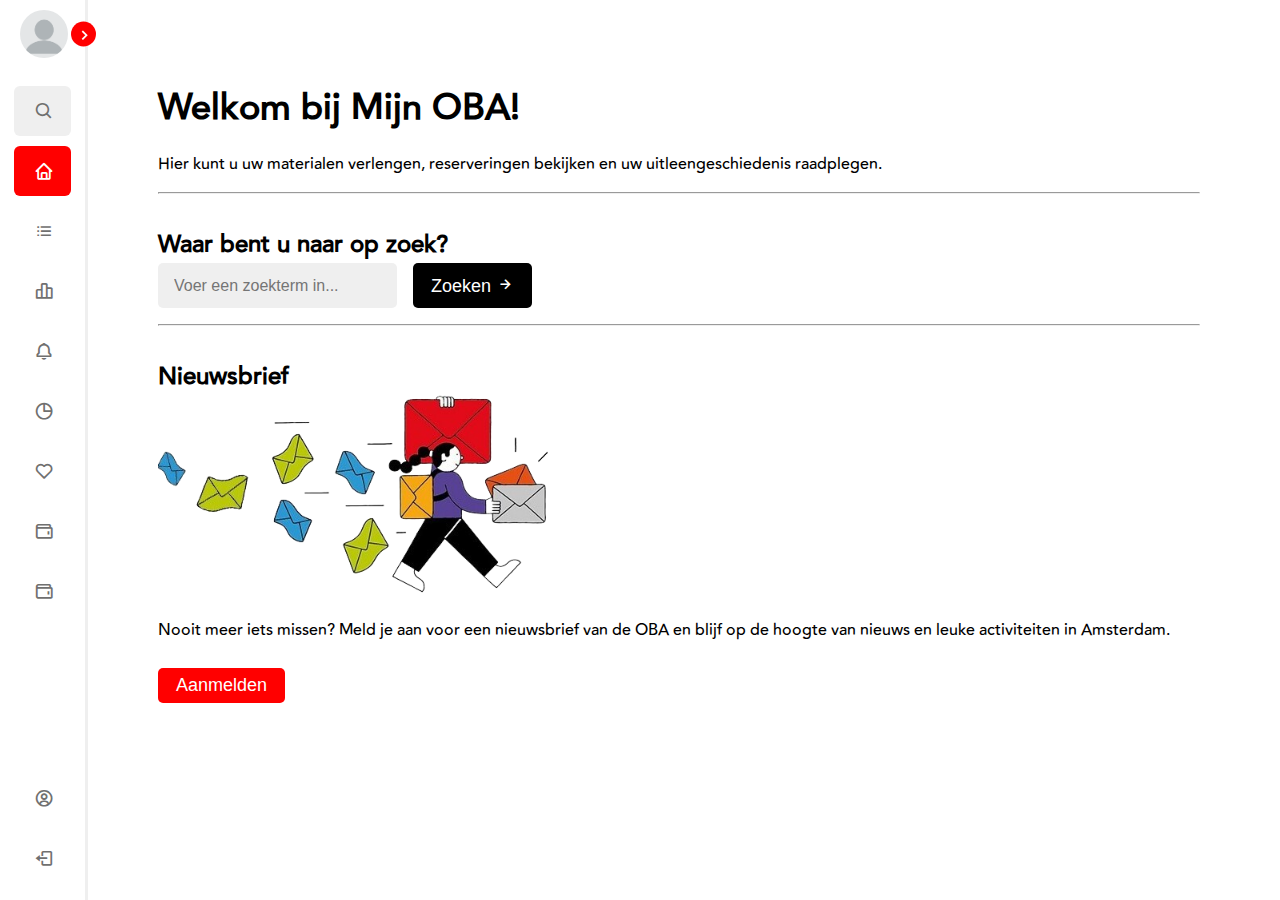
==== welkom/index.html @ d2de0938 "Opzet" ====
<!DOCTYPE html>
<html lang="nl">

<head>
    <meta charset="UTF-8">
    <meta http-equiv="X-UA-Compatible" content="IE=edge">
    <meta name="viewport" content="width=device-width, initial-scale=1.0">
    <link rel="stylesheet" href="https://cdnjs.cloudflare.com/ajax/libs/font-awesome/6.3.0/css/all.min.css">

    <!-- Link to CSS -->
    <link rel="stylesheet" href="../styles/style.css">

    <!-- Link to boxicons -->
    <link href='https://unpkg.com/boxicons@2.1.4/css/boxicons.min.css' rel='stylesheet'>

    <!-- Link to JavaScript script -->
    <script src="../scripts/script.js" defer></script>

    <title>Mijn OBA - Welkom</title>
</head>

<body>
    <nav class="sidebar close">
        <header>
            <div class="image-text">
                <span class="image">
                    <img src="../image/Unknown.jpg" alt="Gebruiker-foto">
                </span>

                <div class="text logo-text">
                    <span class="name">Mark Vos</span>
                    <span class="profession">5 jaar lid</span>
                </div>
            </div>

            <i class='bx bx-chevron-right toggle'></i>
        </header>

        <div class="menu-bar">
            <div class="menu">
                <ul>
                    <li class="search-box">
                        <i class='bx bx-search icon'></i>
                        <input type="text" placeholder="Zoek...">
                    </li>
                </ul>

                <ul class="menu-links">
                    <li class="nav-link">
                        <a class="active" href="../welkom/">
                            <i class='bx bx-home icon'></i>
                            <span class="text nav-text">Welkom</span>
                        </a>
                    </li>

                    <li class="nav-link">
                        <a href="../leeslijst/">
                            <i class='bx bx-list-ul icon'></i>
                            <span class="text nav-text">Leeslijst</span>
                        </a>
                    </li>

                    <li class="nav-link">
                        <a href="../uitleningen-en-verlengen/">
                            <i class='bx bx-bar-chart-alt-2 icon'></i>
                            <span class="text-long nav-text">Uitleningen en verlengen</span>
                        </a>
                    </li>

                    <li class="nav-link">
                        <a href="../uitleengeschiedenis/">
                            <i class='bx bx-bell icon'></i>
                            <span class="text nav-text">Uitleengeschiedenis</span>
                        </a>
                    </li>

                    <li class="nav-link">
                        <a href="../betaalgeschiedenis/">
                            <i class='bx bx-pie-chart-alt icon'></i>
                            <span class="text nav-text">Betaalgeschiedenis</span>
                        </a>
                    </li>

                    <li class="nav-link">
                        <a href="../reserveringen/">
                            <i class='bx bx-heart icon'></i>
                            <span class="text nav-text">Reserveringen</span>
                        </a>
                    </li>

                    <li class="nav-link">
                        <a href="../despositos/">
                            <i class='bx bx-wallet icon'></i>
                            <span class="text nav-text">Desposito's</span>
                        </a>
                    </li>

                    <li class="nav-link">
                        <a href="../tellerstand-abonnement/">
                            <i class='bx bx-wallet icon'></i>
                            <span class="text nav-text">Tellerstand abonnement</span>
                        </a>
                    </li>
                </ul>
            </div>

            <div class="bottom-content">
                <ul>
                    <li class="">
                        <a href="../mijn-profielen/">
                            <i class='bx bx-user-circle icon'></i>
                            <span class="text nav-text">Profiel veranderen</span>
                        </a>
                    </li>

                    <li class="">
                        <a href="../">
                            <i class='bx bx-log-out icon'></i>
                            <span class="text nav-text">Uitloggen</span>
                        </a>
                    </li>
                </ul>

            </div>
        </div>

    </nav>

    <section class="container">
        <article>
            <h1>Welkom bij Mijn OBA!</h1>
            <p>Hier kunt u uw materialen
                verlengen, reserveringen bekijken en uw uitleengeschiedenis raadplegen.</p>
            <hr>
        </article>
        <article class="searchContainer">
            <h2>Waar bent u naar op zoek?</h2>
            <form class="searchForm">
                <input class="input-field" value="" type="text" name="query" placeholder="Voer een zoekterm in...">
                <button type="submit" class="btn">Zoeken <i class='bx bx-right-arrow-alt'></i></button>
            </form>
            <hr>
        </article>
        <h2>Nieuwsbrief</h2>
        <img class="banner" src="../image/banner-nieuwsbrief.png" alt="">
        <p>Nooit meer iets missen? Meld je aan voor een nieuwsbrief van de OBA en blijf op de hoogte van nieuws en leuke
            activiteiten in Amsterdam. </p>
        <a href="#"><button class="btn themebtn">Aanmelden</button></a>

    </section>

</body>

</html>
---- styles/style.css ----
/* Fonts */
@font-face {
    font-family: AvenirRoman;
    src: url(../font/Avenir-roman.ttf);
}

@font-face {
    font-family: AvenirMedium;
    src: url(../font/Avenir-medium.ttf);
}

@font-face {
    font-family: AvenirBlack;
    src: url(../font/Avenir\ -black.ttf);
}

* {
    margin: 0;
    padding: 0;
    box-sizing: border-box;
}

/* Styling */

:root {
    /* Colors */
    --body-color: #fff;
    --sidebar-color: #fff;
    --primary-color: #FF0000;
    --secondary-color: #fff;
    --tertiary-color: #000;
    --quaternary--color: #efefef;
    --primary-color-light: #F6F5FF;
    --primary-color-dark: #d4d4d4;
    --toggle-color: #DDD;
    --text-color: #707070;
    --hover-color: #454545;

    /* Font-sizes */
    --large-text: 20px;
    --medium-text: 18px;
    --small-text: 16px;

    /* Font-weight */
    --primary-weight: 500;
    --secondary-weight: 800;

    /* Spacings/heights */
    --button-height: 45px;

    --primary-space: 1em;
    --secondary-space: 2em;
    --tertiary-space: 5em;

    /* Borders */
    --button-radius: 5px;

    /* Extra */
    --primary-transition: 0.3s;

    background-color: var(--body-color);
    font-family: AvenirMedium;

    /* ====== Transition ====== */
    --tran-03: all 0.2s ease;
    --tran-03: all 0.3s ease;
    --tran-04: all 0.3s ease;
    --tran-05: all 0.3s ease;
}


body {
    min-height: 100vh;
    background-color: var(--body-color);
    transition: var(--tran-05);
    font-family: AvenirMedium;
}

::selection {
    background-color: var(--primary-color);
    color: #fff;
}

h1 {
    font-size: 2.25em;
}

/* h2,
h3,
h4,
h5,
h6,
p {
    margin: revert;
} */

p {
    margin: revert;
}

.centered {
    text-align: center;
    display: block;
    margin-left: auto;
    margin-right: auto;
}

/* Start sidebar made by Amber */
.sidebar {
    position: fixed;
    top: 0;
    left: 0;
    height: 100%;
    width: 250px;
    padding: 10px 14px;
    background: var(--sidebar-color);
    transition: var(--tran-05);
    z-index: 100;
    border-right: 3px solid var(--quaternary--color);
}

.sidebar.close {
    width: 88px;
}

/* ===== Reusable code - Here ===== */
.sidebar li {
    height: 50px;
    list-style: none;
    display: flex;
    align-items: center;
    margin-top: 10px;
}

.sidebar header .image,
.sidebar .icon {
    min-width: 60px;
    border-radius: 6px;
}

.sidebar .icon {
    min-width: 60px;
    border-radius: 6px;
    height: 100%;
    display: flex;
    align-items: center;
    justify-content: center;
    font-size: var(--large-text);
}

.sidebar .text,
.sidebar .icon {
    color: var(--text-color);
    transition: var(--tran-03);
}

.sidebar .text {
    font-size: var(--small-text);
    font-weight: 500;
    white-space: nowrap;
    opacity: 1;
}

.sidebar.close .text {
    opacity: 0;
}

.sidebar .text-long,
.sidebar .icon {
    color: var(--text-color);
    transition: var(--tran-03);
}

.sidebar .text-long {
    font-size: var(--small-text);
    font-weight: 500;
    resize: none;
    opacity: 1;
}

.sidebar.close .text-long {
    resize: none;
    opacity: 0;
}

/* =========================== */

.sidebar header {
    position: relative;
}

.sidebar header .image-text {
    display: flex;
    align-items: center;
}

.sidebar header .logo-text {
    display: flex;
    flex-direction: column;
}

header .image-text .name {
    margin-top: 2px;
    font-size: var(--small-text);
    font-weight: 600;
}

header .image-text .profession {
    font-size: var(--small-text);
    margin-top: -2px;
    display: block;
}

.sidebar header .image {
    display: flex;
    align-items: center;
    justify-content: center;
}

.sidebar header .image img {
    width: 3rem;
    border-radius: 180px;
}

.sidebar header .toggle {
    position: absolute;
    top: 50%;
    right: -25px;
    transform: translateY(-50%) rotate(180deg);
    height: 25px;
    width: 25px;
    background-color: var(--primary-color);
    color: var(--sidebar-color);
    border-radius: 50%;
    display: flex;
    align-items: center;
    justify-content: center;
    font-size: var(--large-text);
    cursor: pointer;
    transition: var(--tran-05);
}

.sidebar.close .toggle {
    transform: translateY(-50%) rotate(0deg);
}

.sidebar .menu {
    margin-top: 18px;
}

.sidebar li.search-box,
select#filters {
    border-radius: 6px;
    background-color: var(--quaternary--color);
    cursor: pointer;
    transition: var(--tran-05);
}

select#filters {
    padding: 1em;
}

.sidebar li.search-box input,
select#filters option {
    height: 100%;
    width: 100%;
    outline: none;
    border: none;
    background-color: var(--primary-color-light);
    color: var(--text-color);
    border-radius: 6px;
    font-size: var(--medium-text);
    font-weight: 500;
    transition: var(--tran-05);
}

.sidebar li a {
    list-style: none;
    height: 100%;
    background-color: transparent;
    display: flex;
    align-items: center;
    height: 100%;
    width: 100%;
    border-radius: 6px;
    text-decoration: none;
    transition: var(--tran-03);
}

.sidebar li a:hover,
.sidebar li a.active {
    background-color: var(--primary-color);
}

.sidebar li a.active {
    background-color: var(--primary-color);
}

.sidebar li a:hover .icon,
.sidebar li a:hover .text,
.sidebar li a.active .icon,
.sidebar li a.active .text,
.sidebar li a.active .text-long {
    color: var(--sidebar-color);
}

.sidebar .menu-bar {
    height: calc(100% - 55px);
    display: flex;
    flex-direction: column;
    justify-content: space-between;
    overflow-y: scroll;
}

.menu-bar::-webkit-scrollbar {
    display: none;
}

.menu-bar .bottom-content .toggle-switch {
    position: absolute;
    right: 0;
    height: 100%;
    min-width: 60px;
    display: flex;
    align-items: center;
    justify-content: center;
    border-radius: 6px;
    cursor: pointer;
}

.toggle-switch .switch {
    position: relative;
    height: 22px;
    width: 40px;
    border-radius: 25px;
    background-color: var(--toggle-color);
    transition: var(--tran-05);
}

.switch::before {
    content: '';
    position: absolute;
    height: 15px;
    width: 15px;
    border-radius: 50%;
    top: 50%;
    left: 5px;
    transform: translateY(-50%);
    background-color: var(--sidebar-color);
    transition: var(--tran-04);
}


.container {
    position: absolute;
    top: 0;
    top: 0;
    left: 250px;
    height: 100vh;
    width: calc(100% - 250px);
    background-color: var(--body-color);
    transition: var(--tran-05);
    padding: var(--tertiary-space);
    min-height: calc(100vh - 2rem);
}

.sidebar.close~.container {
    left: 78px;
    height: 100vh;
    width: calc(100% - 78px);
}

/* End sidebar made by Amber */

/* Buttons */
button {
    width: auto;
    height: var(--button-height);
    border: none;
    color: var(--secondary-color);
    background-color: var(--tertiary-color);
    border-radius: var(--button-radius);
    font-size: var(--medium-text);
    font-weight: var(--primary-weight);
    transition: var(--primary-transition);
    cursor: pointer;
    padding-inline: var(--primary-space);
}

.themebtn {
    color: var(--secondary-color);
    background-color: var(--primary-color);
}

.linkbtn {
    color: var(--tertiary-color);
    background-color: var(--quaternary--color);
    text-decoration: underline;
}

button:hover {
    background-color: var(--hover-color);
}

.themebtn:hover {
    background-color: var(--primary-color-light);
    color: var(--text-color)
}

.linkbtn:hover {
    background-color: var(--primary-color-light);
}

/* Inputs */
.input-field {
    width: auto;
    height: var(--button-height);
    border: none;
    padding-inline: var(--primary-space);
    background-color: var(--quaternary--color);
    color: var(--text-color);
    outline: none;
    font-size: var(--small-text);
    transition: var(--primary-transition);
    border-radius: var(--button-radius);
    margin-bottom: var(--primary-space);
}

.input-group {
    display: flex;
    flex-wrap: wrap;
    flex-direction: column;
}

select {
    color: var(--text-color);
    outline: none;
    font-size: var(--small-text);
    background-color: var(--quaternary--color);
    cursor: pointer;
    border: none;
    border-radius: var(--button-radius);
    transition: var(--primary-transition);
    padding: var(--primary-space);
}

select option {
    height: 50%;
    width: 50%;
    outline: none;
    border: none;
    background-color: var(--primary-color-light);
    color: var(--text-color);
    border-radius: var(--button-radius);
    transition: var(--primary-transition);
}

.searchForm,
.input-wrapper {
    display: flex;
    gap: var(--primary-space);
}

/* Carousel */
#slider-container {
    width: auto;
    display: flex;
    justify-content: center;
    align-items: center;
    overflow: hidden;
}

.slider-box {
    display: flex;
    justify-content: center;
    align-items: center;
}

.swiper-slide {
    width: 750px !important;
    margin: 50px;
}

.slider-img {
    width: 250px;
    height: 400px;
    border-radius: 10px;
    overflow: hidden;
}

.slider-img img {
    width: 100%;
    height: 100%;
    object-fit: cover;
    object-position: center;
}

.slider-details {
    padding: 20px;
    background-color: var(--quaternary--color);
    width: 500px;
    border-radius: 0px 10px 10px 0px;
}

.slider-details p {
    color: var(--text-color);
    font-size: var(--small-text);
    margin: 20px 0px 20px 0px;
}

.slider-details strong {
    color: var(--text-color);
    font-size: var(--large-text);
    font-weight: var(--secondary-weight);
}

.slider-details .expiration {
    margin: 10px 0px 20px 0px;
}

.slider-details .expiration p {
    text-decoration: none;
    margin: 5px 0px 5px 0px;
}

.slider-details .expiration p span {
    color: var(--primary-color);
    font-weight: var(--secondary-weight);
}

/* LOGIN PAGINA */
.loginContainer {
    width: 100%;
    min-height: 100vh;
    display: flex;
    justify-content: center;
    align-items: center;
    flex-direction: column;
    background-color: #F0F0F0;
    padding-top: 20px;
    background-image: url('../image/background-login.jpg');
    background-size: cover;
    background-repeat: no-repeat;
}

.loginWrapper {
    width: 320px;
    min-height: 100px;
    background-color: #FFFFFF;
    border-radius: 5px;
    box-shadow: 5px 5px 15px rgba(0, 0, 0, 0.05);
    padding: 30px;
}

.heading {
    color: #3B3663;
    margin-bottom: 20px;
}

.heading p {
    color: #AAA8BB;
}

.heading i {
    font-size: 30px;
    color: #4D61FC;
}

.loginRow {
    min-width: 5px;
    min-height: 10px;
    display: flex;
    align-items: center;
    justify-content: space-between;
    margin-bottom: 10px;
    font-size: 15px;
}

.loginRow a:-webkit-any-link {
    color: -webkit-link;
    cursor: pointer;
    text-decoration: unset;
}

/* EINDE LOGIN PAGINA */

/* Start page: Welkom/Home */

.searchContainer {
    margin-block: var(--secondary-space);
}

.banner {
    width: 100%;
    max-width: 400px;
    height: auto;
}

/* End page: Welkom/Home */

/* Start page: Leeslijst */
section.leeslijstParent {
    display: flex;
    flex-wrap: wrap;
    gap: 20px;
    text-align: left;
    margin-bottom: var(--secondary-space);
}

.leeslijstParent article {
    background-color: var(--quaternary--color);
    border-radius: var(--button-radius);
    padding: 15px;
    max-width: 250px;
    text-align: center;
}

.leeslijstParent article img {
    max-height: 200px;
}

.leeslijstParent .bx {
    color: var(--primary-color);
}

/* End page: Leeslijst */

/* Start page: uitleningen en verlengen */

.filters {
    right: calc(0em + var(--tertiary-space));
    position: absolute;
    z-index: 2;
}

.verlengenLijst {
    margin-top: var(--secondary-space);
}

/* End page: uitleningen en verlengen */


/* ANNELINDE START */

li.account {
    position: relative;
    padding: 15px;
    float: left;
    background-color: white;
    margin-left: 50px;
    margin-right: 50px;
    margin-top: 20px;
    margin-bottom: 20px;
    box-shadow: 10px 10px 5px 0px rgba(0, 0, 0, 0.2);
    border-color: #a8a8a8;
    border-style: solid;
    border-width: 1px;
    border-radius: 10px;
}

ul.account-list {
    list-style-type: none;
    margin: 0;
    padding: 0;
    overflow: hidden;
}

.profile-picture {
    width: 200px;
    height: 200px;
}

.themebtn {
    color: var(--secondary-color);
    background-color: var(--primary-color);
    height: 35px;
    margin-top: 10px;
}

/* ANNELINDE TOT HIER */


/* Responsive */

@media screen and (max-width: 820px) {

    /* Forms */
    .searchForm,
    .input-wrapper {
        flex-direction: column;
    }

    /* Carousel */
    .slider-box {
        flex-direction: column;
    }

    .slider-details {
        width: 230px;
        height: auto;
        border-radius: 0px 0px 10px 10px;
    }

    .slider-img {
        width: 270px;
        border-radius: 10px 10px 0px 0px;
    }

    .slider-details strong {
        font-size: 1rem;
    }

    .swiper-slide {
        width: 230px !important;
    }

    .filters {
        right: unset;
    }
}

@media screen and (max-width: 600px) {
    :root {
        --tertiary-space: 2em;
    }

    .sidebar {
        width: 100%;
    }

    .sidebar.close~.container {
        left: 0;
        width: 100%;
    }

    .sidebar.close {
        width: 100%;
        padding: 10px 14px;
        height: auto;
        position: relative;
        border-bottom: 3px solid var(--quaternary--color);
    }

    .sidebar.close header .toggle {
        right: inherit;
    }

    .sidebar header .toggle {
        right: unset;
        left: 90%
    }

    .sidebar.close .toggle {
        transform: translateY(-50%) rotate(90deg);
    }

    .sidebar header .toggle {
        transform: translateY(-50%) rotate(270deg);
    }

    .sidebar.close header ul.menu-links {
        display: flex;
    }

    .sidebar header ul.menu-links {
        display: none;
    }

    .sidebar.close .text {
        opacity: 1;
    }

    .sidebar.close .menu-bar {
        display: none;
    }

    .sidebar .menu-bar {
        height: unset;
    }

    .container {
        top: 7.5%;
    }
}
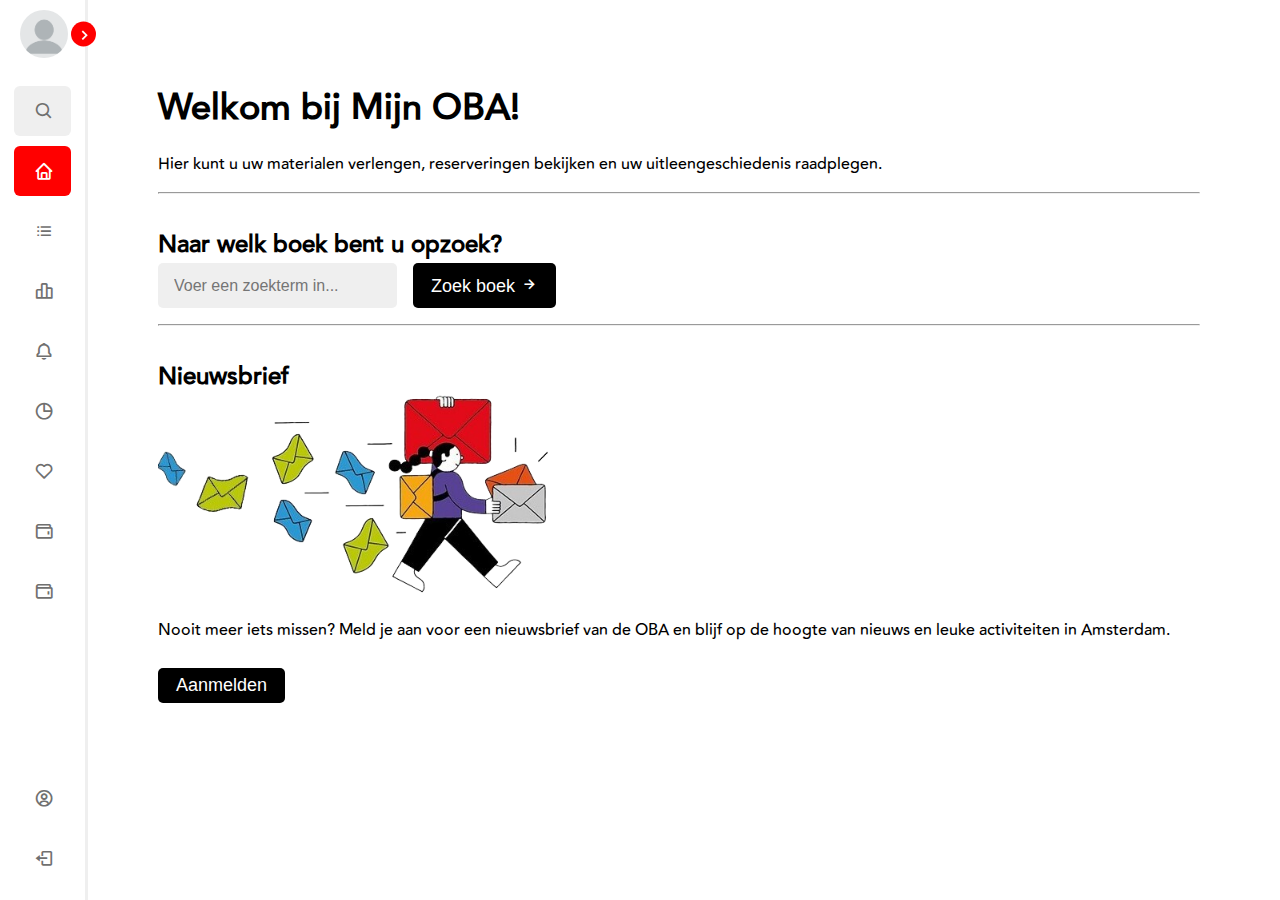
==== commit c9e19017: "Aanpassing Zero State" ====
--- a/welkom/index.html
+++ b/welkom/index.html
@@ -134,10 +134,10 @@
             <hr>
         </article>
         <article class="searchContainer">
-            <h2>Waar bent u naar op zoek?</h2>
+            <h2>Naar welk boek bent u opzoek?</h2>
             <form class="searchForm">
                 <input class="input-field" value="" type="text" name="query" placeholder="Voer een zoekterm in...">
-                <button type="submit" class="btn">Zoeken <i class='bx bx-right-arrow-alt'></i></button>
+                <button type="submit" class="btn"> Zoek boek <i class='bx bx-right-arrow-alt'></i></button>
             </form>
             <hr>
         </article>
--- a/styles/style.css
+++ b/styles/style.css
@@ -672,7 +672,7 @@
 
 .themebtn {
     color: var(--secondary-color);
-    background-color: var(--primary-color);
+    background-color: #000;
     height: 35px;
     margin-top: 10px;
 }
@@ -781,4 +781,28 @@
     .container {
         top: 7.5%;
     }
-}+}
+
+
+ /* Voeg deze stijlen toe aan je CSS-bestand */
+ .btn {
+    transition: transform 3s;
+  }
+
+  .flipped {
+    transform: rotateY(180deg);
+  }
+
+  /* --- */
+
+  .btn-extend {
+    background-color: #070808; 
+  }
+
+  .btn-extend:hover {
+    background-color: #00b300;
+  }
+
+  .extended {
+    background-color: #00b300;
+  }